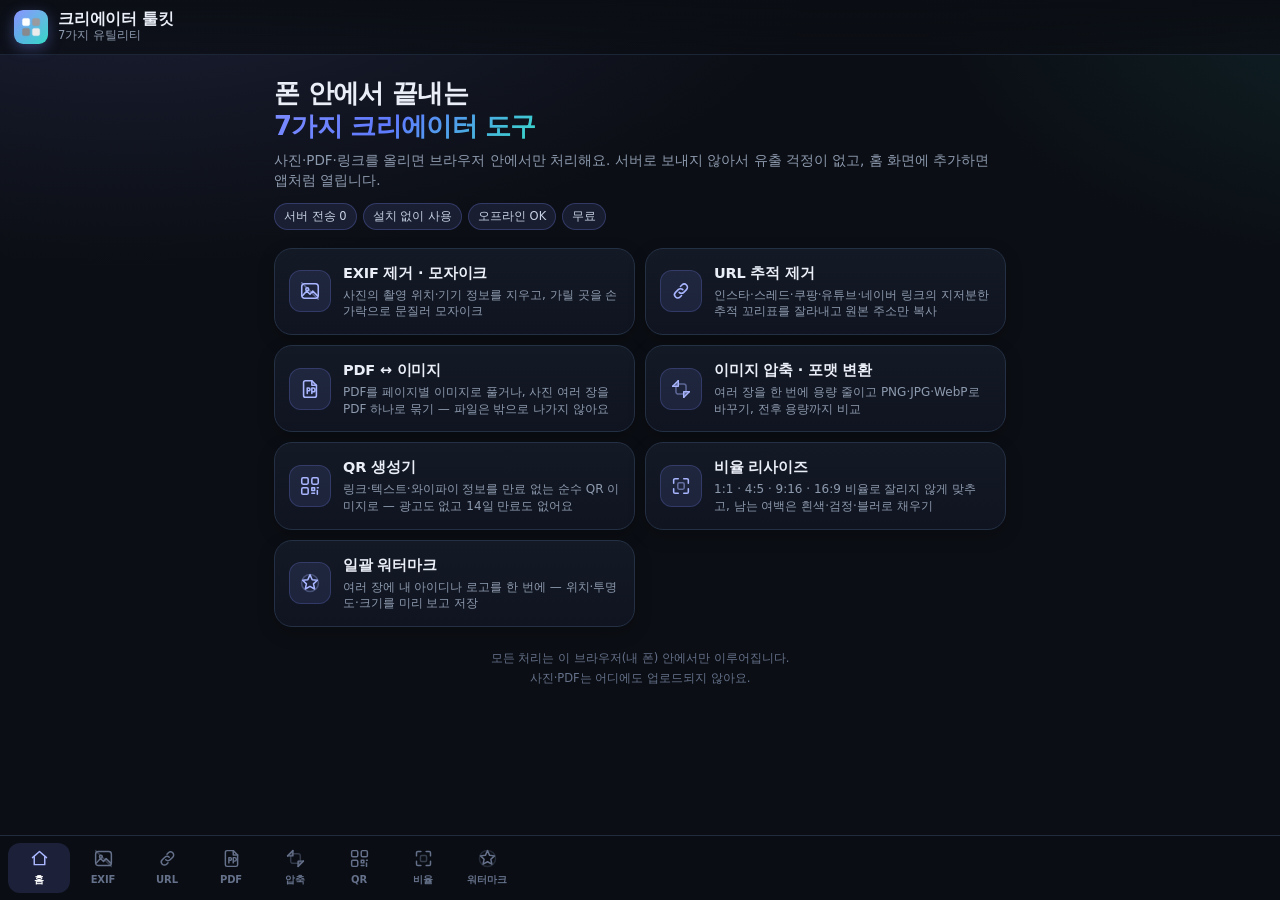
==== index.html @ fda54675 "올인원 크리에이터 툴킷: 7종 도구 PWA (EXIF·모자이크, URL 추적 제거, PDF↔이미지, 압축, QR, 비율, 워터마크)" ====
<!doctype html>
<html lang="ko">
<head>
<meta charset="utf-8">
<meta name="viewport" content="width=device-width,initial-scale=1,viewport-fit=cover">
<title>크리에이터 툴킷 — 7가지 유틸리티</title>
<meta name="description" content="사진 올리기 전에 쓰는 7가지 도구. EXIF 제거·모자이크, URL 추적 제거, PDF↔이미지, 이미지 압축, QR 생성, 비율 리사이즈, 일괄 워터마크. 모든 처리는 내 폰 안에서만.">
<meta name="theme-color" content="#0b0e14">
<meta name="mobile-web-app-capable" content="yes">
<meta name="apple-mobile-web-app-capable" content="yes">
<meta name="apple-mobile-web-app-status-bar-style" content="black-translucent">
<meta name="apple-mobile-web-app-title" content="툴킷">
<link rel="manifest" href="manifest.json">
<link rel="icon" href="icons/icon-192.png" sizes="192x192">
<link rel="apple-touch-icon" href="icons/icon-180.png">
<link rel="stylesheet" href="css/app.css">
</head>
<body>
<header class="topbar">
  <a class="brand" href="#/home" aria-label="홈">
    <img class="brand-mark" src="icons/icon-192.png" alt="">
    <span class="brand-text"><b>크리에이터 툴킷</b><i id="toolTitle">7가지 유틸리티</i></span>
  </a>
  <div class="top-actions">
    <button class="icon-btn" id="installBtn" hidden>앱 설치</button>
    <a class="icon-btn" id="homeBtn" href="#/home" aria-label="홈">홈</a>
  </div>
</header>

<main id="view" class="view"></main>

<nav class="tabbar" id="tabbar" aria-label="도구 선택"></nav>
<div id="toast" class="toast" role="status" aria-live="polite"></div>

<script src="lib/pdf.min.js"></script>
<script src="lib/jspdf.umd.min.js"></script>
<script src="lib/qrcode.js"></script>
<script src="js/app.js"></script>
<script src="js/tools/exif.js"></script>
<script src="js/tools/url.js"></script>
<script src="js/tools/pdf-image.js"></script>
<script src="js/tools/compress.js"></script>
<script src="js/tools/qr.js"></script>
<script src="js/tools/resize.js"></script>
<script src="js/tools/watermark.js"></script>
<script src="js/boot.js"></script>
</body>
</html>
---- css/app.css ----
/* 크리에이터 툴킷 — dark mobile-first UI */
:root{
  --bg:#0b0e14; --bg2:#0f1420;
  --surface:#141a25; --surface2:#1a2230; --line:#243044;
  --text:#e9eef7; --muted:#8d9aae; --dim:#65718a;
  --accent:#7c8bff; --accent2:#38d9c9; --warn:#ffb454; --ok:#34d399; --bad:#ff6b81;
  --grad:linear-gradient(135deg,#7c8bff 0%,#5f7bff 45%,#38d9c9 100%);
  --radius:18px; --shadow:0 10px 30px rgba(0,0,0,.35);
  --sans:-apple-system,BlinkMacSystemFont,"Apple SD Gothic Neo","Pretendard","Noto Sans KR",system-ui,"Segoe UI",Roboto,sans-serif;
}
*{box-sizing:border-box;-webkit-tap-highlight-color:transparent}
html,body{margin:0;padding:0}
body{
  background:radial-gradient(1200px 600px at 10% -10%, rgba(124,139,255,.16), transparent 60%),
             radial-gradient(900px 500px at 110% 0%, rgba(56,217,201,.10), transparent 55%),
             var(--bg);
  color:var(--text); font-family:var(--sans); font-size:15px; line-height:1.5;
  -webkit-font-smoothing:antialiased; min-height:100vh;
}
a{color:inherit;text-decoration:none}
button,input,select,textarea{font-family:inherit;font-size:inherit;color:inherit}
h1,h2,h3,p{margin:0}
b,strong{font-weight:700}

/* ---------- top bar ---------- */
.topbar{
  position:sticky; top:0; z-index:40; display:flex; align-items:center; justify-content:space-between;
  gap:10px; padding:calc(10px + env(safe-area-inset-top)) 14px 10px;
  background:linear-gradient(180deg, rgba(11,14,20,.96), rgba(11,14,20,.72));
  backdrop-filter:blur(16px); -webkit-backdrop-filter:blur(16px);
  border-bottom:1px solid rgba(36,48,68,.7);
}
.brand{display:flex; align-items:center; gap:10px; min-width:0}
.brand-mark{width:34px;height:34px;border-radius:9px;box-shadow:0 4px 14px rgba(124,139,255,.35)}
.brand-text{display:flex;flex-direction:column;min-width:0;line-height:1.15}
.brand-text b{font-size:15.5px;letter-spacing:-.2px;white-space:nowrap}
.brand-text i{font-style:normal;font-size:11.5px;color:var(--muted);white-space:nowrap;overflow:hidden;text-overflow:ellipsis;max-width:52vw}
.top-actions{display:flex;gap:6px}
.icon-btn{
  border:1px solid var(--line); background:var(--surface); color:var(--text);
  padding:7px 11px; border-radius:11px; font-size:12.5px; font-weight:600; cursor:pointer;
}
.icon-btn:active{transform:scale(.96)}
#homeBtn{display:none}
body.not-home #homeBtn{display:inline-block}
body.not-home .brand-text i{max-width:40vw}

/* ---------- view ---------- */
.view{padding:16px 14px calc(96px + env(safe-area-inset-bottom));max-width:760px;margin:0 auto}
.home-hero{margin:6px 0 18px}
.home-hero h1{font-size:26px;line-height:1.25;letter-spacing:-.7px;font-weight:800}
.home-hero h1 span{background:var(--grad);-webkit-background-clip:text;background-clip:text;color:transparent}
.home-hero p{color:var(--muted);font-size:13.5px;margin-top:8px}
.hero-badges{display:flex;flex-wrap:wrap;gap:6px;margin-top:12px}
.pill{font-size:11.5px;color:#c7d2e4;background:rgba(124,139,255,.12);border:1px solid rgba(124,139,255,.25);padding:4px 9px;border-radius:999px}
.home-grid{display:grid;gap:10px}
@media(min-width:620px){.home-grid{grid-template-columns:1fr 1fr}}
.tool-link{
  display:flex;gap:12px;align-items:center;padding:14px;border-radius:var(--radius);
  background:linear-gradient(180deg,var(--surface),var(--bg2));border:1px solid var(--line);
  box-shadow:0 6px 18px rgba(0,0,0,.18); transition:transform .12s ease, border-color .12s ease;
}
.tool-link:active{transform:scale(.985);border-color:rgba(124,139,255,.5)}
.tool-ico{
  width:42px;height:42px;flex:0 0 42px;border-radius:12px;display:grid;place-items:center;
  background:rgba(124,139,255,.12);border:1px solid rgba(124,139,255,.22);
}
.tool-ico svg{width:22px;height:22px;stroke:#a9b6ff;fill:none;stroke-width:1.7;stroke-linecap:round;stroke-linejoin:round}
.tool-meta{min-width:0}
.tool-meta b{display:block;font-size:14.5px;letter-spacing:-.2px}
.tool-meta span{display:block;font-size:12px;color:var(--muted);line-height:1.4;margin-top:2px}
.home-foot{margin-top:22px;color:var(--dim);font-size:11.5px;text-align:center;line-height:1.7}

/* ---------- tool page ---------- */
.tool-head{margin:2px 0 14px}
.tool-head h2{font-size:21px;letter-spacing:-.4px;font-weight:800}
.tool-head p{color:var(--muted);font-size:13px;margin-top:5px}
.card{
  background:linear-gradient(180deg,rgba(20,26,37,.95),rgba(15,20,32,.95));
  border:1px solid var(--line); border-radius:var(--radius); padding:14px; margin-bottom:12px;
  box-shadow:0 8px 24px rgba(0,0,0,.22);
}
.card.tight{padding:12px}
.card h3{font-size:13px;color:var(--muted);font-weight:700;letter-spacing:.2px;margin-bottom:10px;text-transform:none}
.row{display:flex;gap:8px;flex-wrap:wrap;align-items:center}
.row.between{justify-content:space-between}
.spacer{flex:1}
.field{margin:12px 0}
.field:first-child{margin-top:0}
.field:last-child{margin-bottom:0}
.label{display:flex;justify-content:space-between;align-items:center;font-size:12.5px;color:var(--muted);margin-bottom:7px;font-weight:600}
.label b{color:var(--text);font-weight:700;font-variant-numeric:tabular-nums}

input[type=text],input[type=url],input[type=password],input[type=number],textarea,select{
  width:100%; background:var(--surface2); border:1px solid var(--line); color:var(--text);
  border-radius:12px; padding:11px 12px; outline:none; font-size:14.5px;
}
input:focus,textarea:focus,select:focus{border-color:rgba(124,139,255,.65);box-shadow:0 0 0 3px rgba(124,139,255,.14)}
textarea{resize:vertical;min-height:88px;line-height:1.55;font-size:13.5px}
select{appearance:none;background-image:linear-gradient(45deg,transparent 50%,var(--muted) 50%),linear-gradient(135deg,var(--muted) 50%,transparent 50%);background-position:calc(100% - 17px) 50%,calc(100% - 12px) 50%;background-size:5px 5px,5px 5px;background-repeat:no-repeat;padding-right:32px}
input[type=range]{-webkit-appearance:none;appearance:none;width:100%;height:26px;background:transparent}
input[type=range]::-webkit-slider-runnable-track{height:5px;border-radius:99px;background:linear-gradient(90deg,rgba(124,139,255,.85) var(--p,50%),#2a3446 var(--p,50%))}
input[type=range]::-webkit-slider-thumb{-webkit-appearance:none;width:19px;height:19px;border-radius:50%;background:#fff;border:3px solid var(--accent);margin-top:-7px;box-shadow:0 2px 8px rgba(0,0,0,.4)}
input[type=range]::-moz-range-track{height:5px;border-radius:99px;background:#2a3446}
input[type=range]::-moz-range-thumb{width:16px;height:16px;border:3px solid var(--accent);border-radius:50%;background:#fff}

.btn{
  border:1px solid var(--line); background:var(--surface2); color:var(--text);
  padding:11px 15px; border-radius:12px; font-weight:700; font-size:14px; cursor:pointer;
  display:inline-flex; align-items:center; justify-content:center; gap:6px;
}
.btn:active{transform:scale(.975)}
.btn.primary{background:var(--grad); border:0; color:#0b0e14; box-shadow:0 6px 18px rgba(95,123,255,.28)}
.btn.ghost{background:transparent}
.btn.small{padding:7px 11px;font-size:12.5px;border-radius:10px}
.btn.block{width:100%}
.btn:disabled{opacity:.45;cursor:not-allowed;transform:none}
.btn.danger{color:#ffb3bd;border-color:rgba(255,107,129,.35);background:rgba(255,107,129,.08)}

.seg{display:flex;background:var(--surface2);border:1px solid var(--line);border-radius:12px;padding:3px;gap:3px;overflow-x:auto;scrollbar-width:none}
.seg::-webkit-scrollbar{display:none}
.seg button{
  flex:1 0 auto;border:0;background:transparent;color:var(--muted);padding:9px 12px;border-radius:9px;
  font-size:13px;font-weight:700;cursor:pointer;white-space:nowrap;
}
.seg button.on{background:rgba(124,139,255,.2);color:#fff;box-shadow:inset 0 0 0 1px rgba(124,139,255,.4)}
.seg.wrap{flex-wrap:wrap;overflow:visible}
.seg.wrap button{flex:1 1 auto}

.chips{display:flex;gap:6px;flex-wrap:wrap}
.chip{
  border:1px solid var(--line);background:var(--surface2);color:#c8d3e4;border-radius:999px;
  padding:6px 11px;font-size:12px;cursor:pointer;font-weight:600;
}
.chip:active{transform:scale(.96)}
.chip.on{border-color:rgba(124,139,255,.6);background:rgba(124,139,255,.16);color:#fff}

/* ---------- dropzone ---------- */
.drop{
  display:flex;flex-direction:column;align-items:center;justify-content:center;gap:7px;text-align:center;
  padding:26px 14px;border-radius:15px;border:1.5px dashed #2e3c53;background:rgba(26,34,48,.5);
  cursor:pointer;transition:border-color .15s, background .15s;
}
.drop:hover{border-color:rgba(124,139,255,.6)}
.drop.over{border-color:var(--accent);background:rgba(124,139,255,.1)}
.drop b{font-size:14.5px}
.drop span{font-size:12px;color:var(--muted);line-height:1.45}
.drop svg{width:30px;height:30px;stroke:#93a4ff;fill:none;stroke-width:1.6;stroke-linecap:round;stroke-linejoin:round}

/* ---------- canvas / preview ---------- */
.canvas-wrap{position:relative;border-radius:14px;overflow:hidden;background:#070a10;border:1px solid var(--line);margin-bottom:10px;display:flex;justify-content:center}
.canvas-wrap canvas{display:block;max-width:100%;touch-action:none}
.canvas-hint{
  position:absolute;left:50%;bottom:10px;transform:translateX(-50%);
  background:rgba(7,10,16,.72);border:1px solid rgba(255,255,255,.12);color:#dbe4f2;
  font-size:11.5px;padding:5px 11px;border-radius:999px;pointer-events:none;white-space:nowrap;
  backdrop-filter:blur(6px);
}
.thumbs{display:grid;grid-template-columns:repeat(auto-fill,minmax(96px,1fr));gap:8px}
.thumb{position:relative;border-radius:12px;overflow:hidden;border:1px solid var(--line);background:#0a0e16;aspect-ratio:1/1}
.thumb img{width:100%;height:100%;object-fit:cover;display:block}
.thumb .tag{position:absolute;left:0;right:0;bottom:0;background:linear-gradient(0deg,rgba(7,10,16,.92),transparent);color:#e7eefb;font-size:10.5px;padding:12px 6px 4px;text-align:center}

/* ---------- file rows ---------- */
.list{display:flex;flex-direction:column;gap:8px}
.frow{display:flex;align-items:center;gap:10px;padding:9px 10px;border-radius:12px;background:var(--surface2);border:1px solid var(--line)}
.frow .fi{width:38px;height:38px;border-radius:9px;object-fit:cover;background:#0a0e16;flex:0 0 38px}
.frow .fi.pdf{display:grid;place-items:center;font-size:10px;font-weight:800;color:#ffb3bd;background:rgba(255,107,129,.12)}
.frow .fm{min-width:0;flex:1}
.frow .fm b{display:block;font-size:12.8px;font-weight:600;white-space:nowrap;overflow:hidden;text-overflow:ellipsis}
.frow .fm span{display:block;font-size:11px;color:var(--muted);margin-top:2px;font-variant-numeric:tabular-nums}
.frow .x{border:0;background:transparent;color:var(--dim);font-size:18px;line-height:1;padding:4px 6px;cursor:pointer}
.frow .x:hover{color:#ff8b9b}

/* ---------- result / stats ---------- */
.res{display:flex;gap:10px;align-items:center;padding:10px;border-radius:12px;background:var(--surface2);border:1px solid var(--line);margin-bottom:8px}
.res img{width:52px;height:52px;border-radius:9px;object-fit:cover;flex:0 0 52px;background:#0a0e16}
.res .rm{min-width:0;flex:1}
.res .rm b{display:block;font-size:12.8px;font-weight:600;white-space:nowrap;overflow:hidden;text-overflow:ellipsis}
.res .rm span{display:block;font-size:11.5px;color:var(--muted);margin-top:3px;font-variant-numeric:tabular-nums}
.res .rm em{font-style:normal;color:var(--ok);font-weight:700}
.res .rm em.up{color:var(--warn)}
.stat{display:flex;gap:8px;flex-wrap:wrap}
.stat div{flex:1;min-width:92px;background:var(--surface2);border:1px solid var(--line);border-radius:12px;padding:10px}
.stat span{display:block;font-size:10.5px;color:var(--dim);font-weight:700;letter-spacing:.3px}
.stat b{display:block;font-size:16px;margin-top:3px;font-variant-numeric:tabular-nums;letter-spacing:-.3px}
.stat b.good{color:var(--ok)}
.mono{font-family:ui-monospace,SFMono-Regular,Menlo,Consolas,monospace;font-size:12px;word-break:break-all}

.urlline{
  background:#0d121c;border:1px solid var(--line);border-radius:11px;padding:10px 11px;
  font-family:ui-monospace,SFMono-Regular,Menlo,Consolas,monospace;font-size:12px;line-height:1.55;
  word-break:break-all;color:#d7e2f5;user-select:all;
}
.urlline.dim{color:var(--dim);text-decoration:line-through}
.removed{display:flex;flex-wrap:wrap;gap:4px;margin-top:8px}
.removed span{font-size:10.5px;color:#ffd7a8;background:rgba(255,180,84,.1);border:1px solid rgba(255,180,84,.25);border-radius:6px;padding:2px 6px;font-family:ui-monospace,monospace}

.note{font-size:11.5px;color:var(--dim);line-height:1.6;margin-top:10px}
.note b{color:var(--muted)}
.hintbar{display:flex;gap:8px;align-items:flex-start;font-size:12px;color:#cfd9ea;background:rgba(56,217,201,.08);border:1px solid rgba(56,217,201,.22);border-radius:12px;padding:10px 11px;line-height:1.5}
.hintbar svg{flex:0 0 16px;width:16px;height:16px;stroke:#38d9c9;fill:none;stroke-width:1.8;margin-top:1px}
.empty{color:var(--dim);font-size:12.5px;text-align:center;padding:14px 6px}

.progress{height:6px;border-radius:99px;background:#1d2637;overflow:hidden;margin-top:10px}
.progress i{display:block;height:100%;width:0;background:var(--grad);transition:width .2s}
.busy{opacity:.6;pointer-events:none}

/* ---------- bottom nav ---------- */
.tabbar{
  position:fixed;left:0;right:0;bottom:0;z-index:50;display:flex;gap:2px;overflow-x:auto;
  padding:7px 8px calc(7px + env(safe-area-inset-bottom));
  background:rgba(11,14,20,.9);backdrop-filter:blur(20px);-webkit-backdrop-filter:blur(20px);
  border-top:1px solid rgba(36,48,68,.9);scrollbar-width:none;-webkit-overflow-scrolling:touch;
}
.tabbar::-webkit-scrollbar{display:none}
.tab{
  flex:0 0 auto;width:62px;display:flex;flex-direction:column;align-items:center;gap:3px;
  padding:5px 2px 6px;border-radius:12px;color:var(--dim);font-size:10px;font-weight:700;letter-spacing:-.1px;
}
.tab svg{width:21px;height:21px;stroke:currentColor;fill:none;stroke-width:1.7;stroke-linecap:round;stroke-linejoin:round}
.tab.on{color:#fff;background:rgba(124,139,255,.16)}
.tab.on svg{stroke:#aab7ff}
.tab:active{transform:scale(.95)}

/* ---------- toast ---------- */
.toast{
  position:fixed;left:50%;bottom:calc(88px + env(safe-area-inset-bottom));transform:translate(-50%,14px);
  background:rgba(28,36,52,.98);border:1px solid var(--line);color:#eef3fb;padding:10px 16px;border-radius:999px;
  font-size:13px;font-weight:600;box-shadow:var(--shadow);opacity:0;pointer-events:none;transition:.22s ease;z-index:90;
  max-width:88vw;text-align:center;
}
.toast.show{opacity:1;transform:translate(-50%,0)}
.is-hidden{display:none!important}
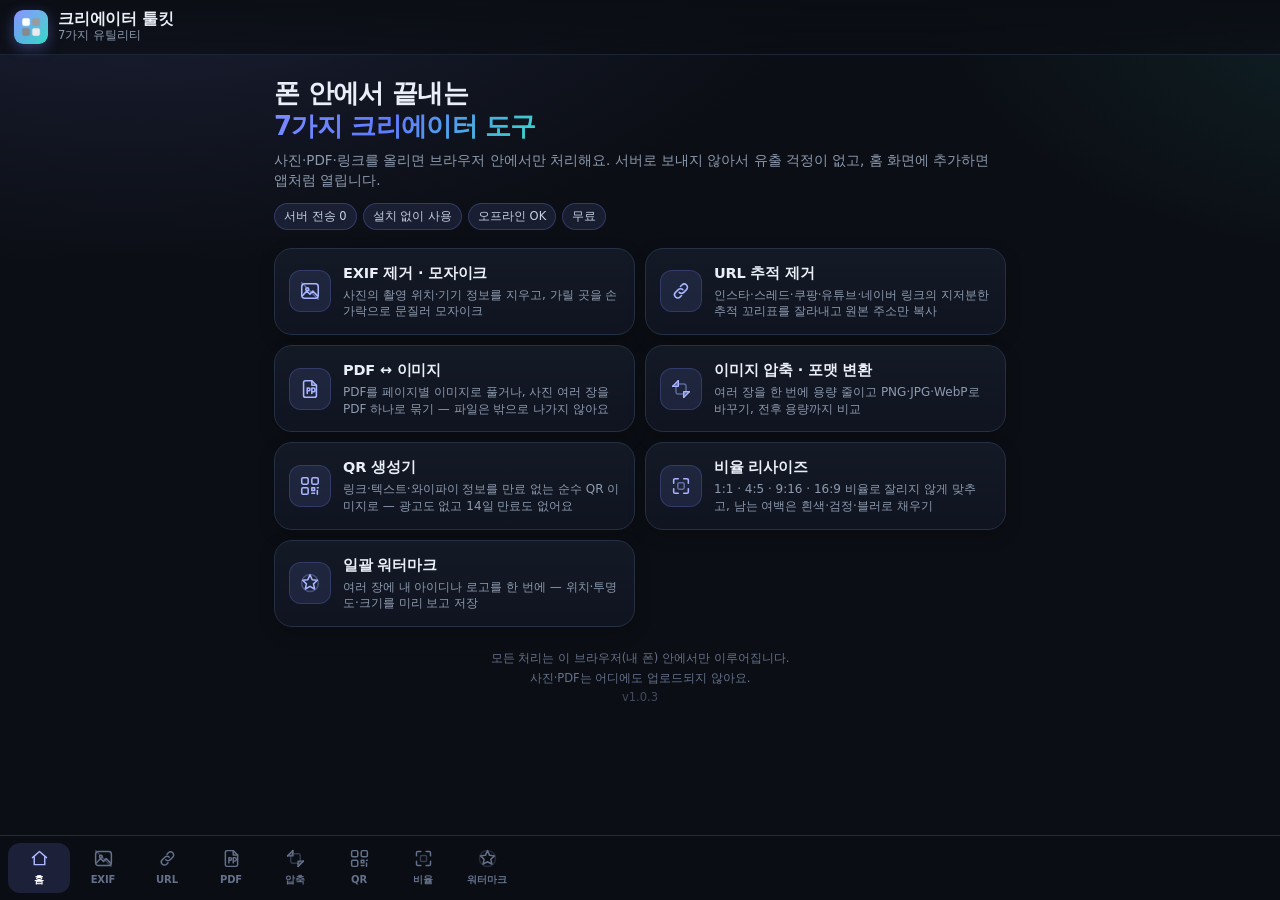
==== commit c8460bc2: "에셋 URL에 버전 쿼리 부여(캐시 즉시 갱신), 서비스워커 updateViaCache none" ====
--- a/index.html
+++ b/index.html
@@ -13,7 +13,7 @@
 <link rel="manifest" href="manifest.json">
 <link rel="icon" href="icons/icon-192.png" sizes="192x192">
 <link rel="apple-touch-icon" href="icons/icon-180.png">
-<link rel="stylesheet" href="css/app.css">
+<link rel="stylesheet" href="css/app.css?v=1.0.3">
 </head>
 <body>
 <header class="topbar">
@@ -35,14 +35,14 @@
 <script src="lib/pdf.min.js"></script>
 <script src="lib/jspdf.umd.min.js"></script>
 <script src="lib/qrcode.js"></script>
-<script src="js/app.js"></script>
-<script src="js/tools/exif.js"></script>
-<script src="js/tools/url.js"></script>
-<script src="js/tools/pdf-image.js"></script>
-<script src="js/tools/compress.js"></script>
-<script src="js/tools/qr.js"></script>
-<script src="js/tools/resize.js"></script>
-<script src="js/tools/watermark.js"></script>
-<script src="js/boot.js"></script>
+<script src="js/app.js?v=1.0.3"></script>
+<script src="js/tools/exif.js?v=1.0.3"></script>
+<script src="js/tools/url.js?v=1.0.3"></script>
+<script src="js/tools/pdf-image.js?v=1.0.3"></script>
+<script src="js/tools/compress.js?v=1.0.3"></script>
+<script src="js/tools/qr.js?v=1.0.3"></script>
+<script src="js/tools/resize.js?v=1.0.3"></script>
+<script src="js/tools/watermark.js?v=1.0.3"></script>
+<script src="js/boot.js?v=1.0.3"></script>
 </body>
 </html>
--- a/css/app.css
+++ b/css/app.css
@@ -137,12 +137,15 @@
 
 /* ---------- dropzone ---------- */
 .drop{
+  position:relative;
   display:flex;flex-direction:column;align-items:center;justify-content:center;gap:7px;text-align:center;
   padding:26px 14px;border-radius:15px;border:1.5px dashed #2e3c53;background:rgba(26,34,48,.5);
   cursor:pointer;transition:border-color .15s, background .15s;
 }
 .drop:hover{border-color:rgba(124,139,255,.6)}
 .drop.over{border-color:var(--accent);background:rgba(124,139,255,.1)}
+.drop-input{position:absolute;inset:0;width:100%;height:100%;opacity:0;cursor:pointer;font-size:0;z-index:2}
+.drop-input::-webkit-file-upload-button{display:none}
 .drop b{font-size:14.5px}
 .drop span{font-size:12px;color:var(--muted);line-height:1.45}
 .drop svg{width:30px;height:30px;stroke:#93a4ff;fill:none;stroke-width:1.6;stroke-linecap:round;stroke-linejoin:round}
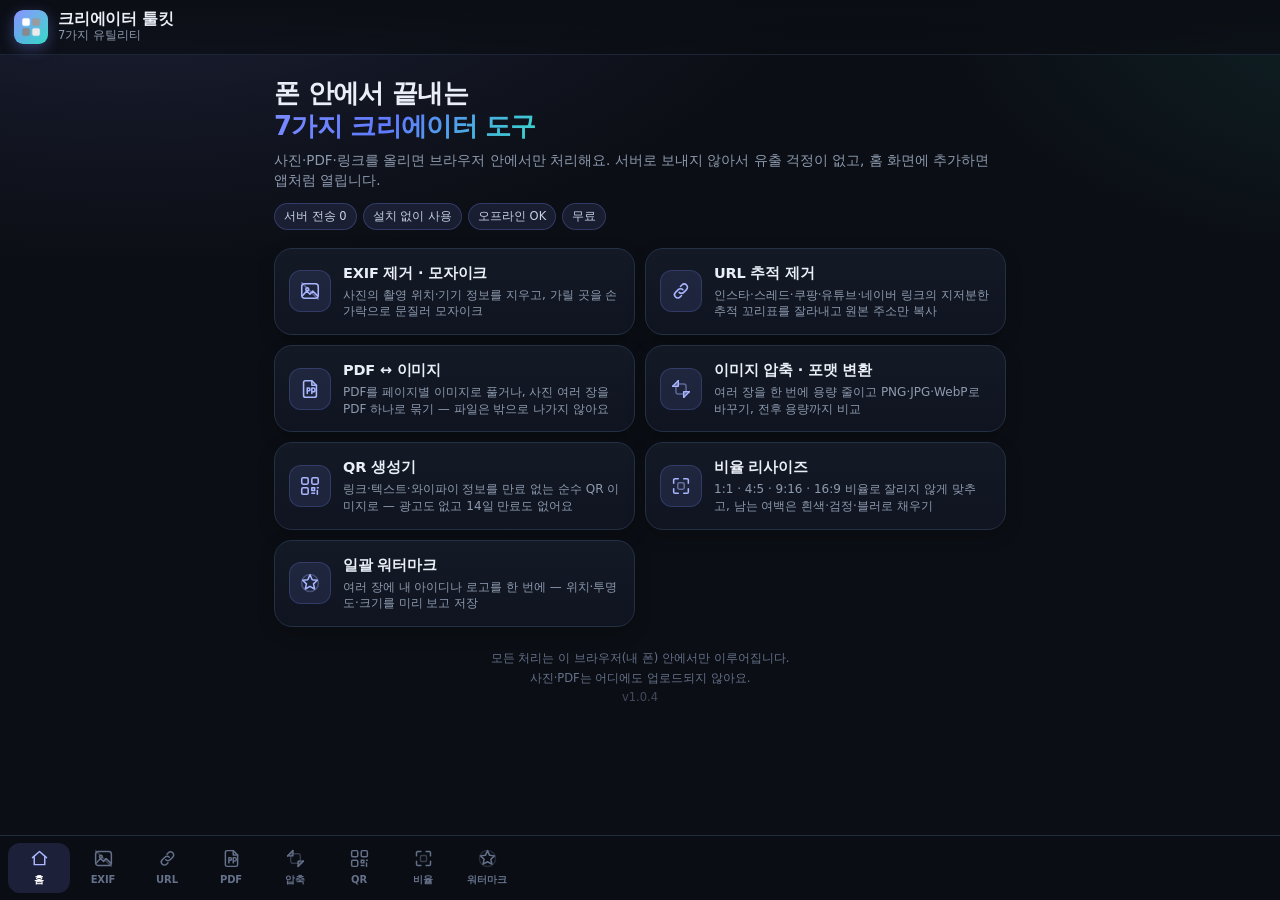
==== commit cfcb62eb: "모자이크 블록 강도 상향(글자 식별 불가 수준), v1.0.4" ====
--- a/index.html
+++ b/index.html
@@ -13,7 +13,7 @@
 <link rel="manifest" href="manifest.json">
 <link rel="icon" href="icons/icon-192.png" sizes="192x192">
 <link rel="apple-touch-icon" href="icons/icon-180.png">
-<link rel="stylesheet" href="css/app.css?v=1.0.3">
+<link rel="stylesheet" href="css/app.css?v=1.0.4">
 </head>
 <body>
 <header class="topbar">
@@ -35,14 +35,14 @@
 <script src="lib/pdf.min.js"></script>
 <script src="lib/jspdf.umd.min.js"></script>
 <script src="lib/qrcode.js"></script>
-<script src="js/app.js?v=1.0.3"></script>
-<script src="js/tools/exif.js?v=1.0.3"></script>
-<script src="js/tools/url.js?v=1.0.3"></script>
-<script src="js/tools/pdf-image.js?v=1.0.3"></script>
-<script src="js/tools/compress.js?v=1.0.3"></script>
-<script src="js/tools/qr.js?v=1.0.3"></script>
-<script src="js/tools/resize.js?v=1.0.3"></script>
-<script src="js/tools/watermark.js?v=1.0.3"></script>
-<script src="js/boot.js?v=1.0.3"></script>
+<script src="js/app.js?v=1.0.4"></script>
+<script src="js/tools/exif.js?v=1.0.4"></script>
+<script src="js/tools/url.js?v=1.0.4"></script>
+<script src="js/tools/pdf-image.js?v=1.0.4"></script>
+<script src="js/tools/compress.js?v=1.0.4"></script>
+<script src="js/tools/qr.js?v=1.0.4"></script>
+<script src="js/tools/resize.js?v=1.0.4"></script>
+<script src="js/tools/watermark.js?v=1.0.4"></script>
+<script src="js/boot.js?v=1.0.4"></script>
 </body>
 </html>
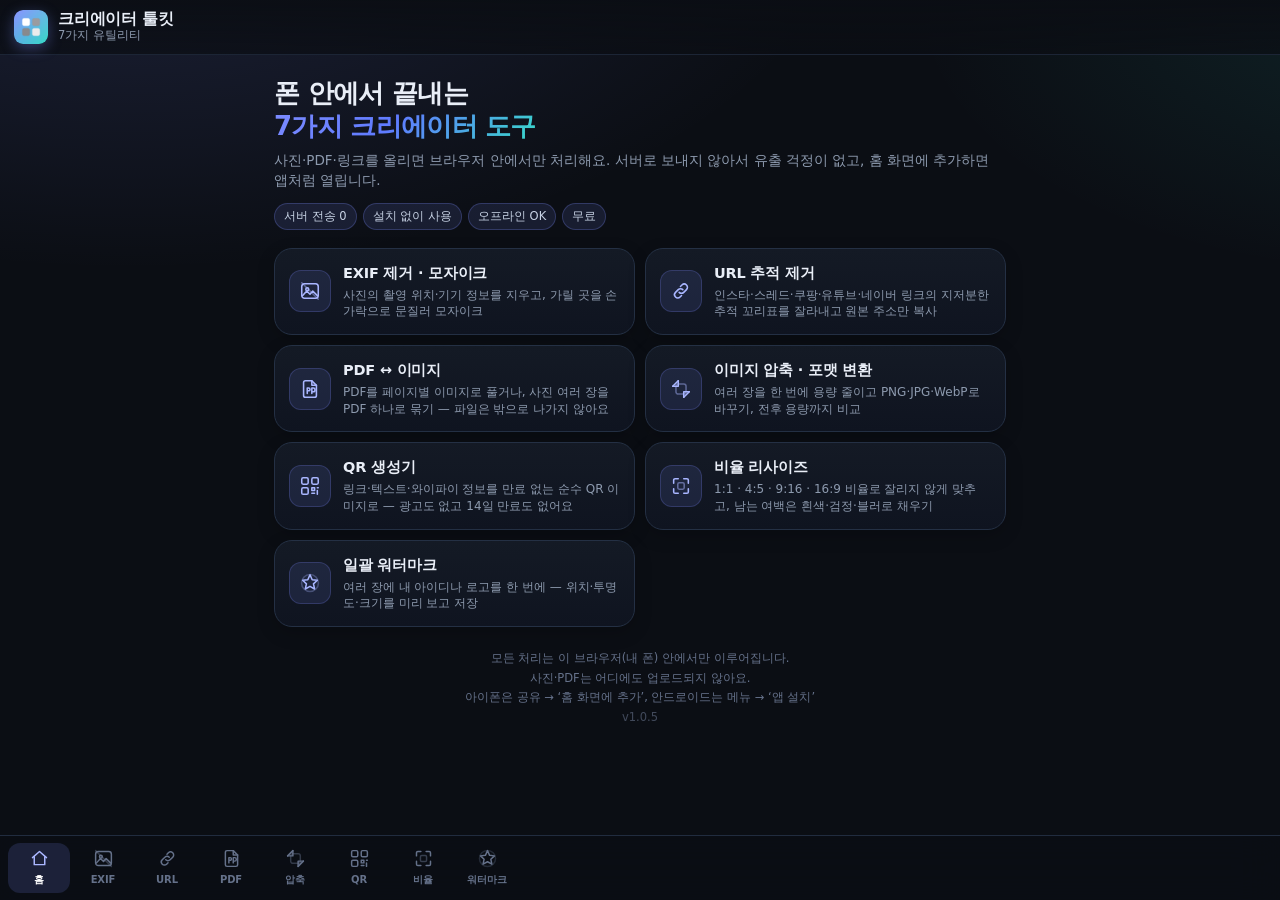
==== commit 27bd57c4: "QR 저장 크기 정확히 일치, ZIP 중복 파일명 처리, iOS 홈화면 안내, v1.0.5" ====
--- a/index.html
+++ b/index.html
@@ -6,6 +6,7 @@
 <title>크리에이터 툴킷 — 7가지 유틸리티</title>
 <meta name="description" content="사진 올리기 전에 쓰는 7가지 도구. EXIF 제거·모자이크, URL 추적 제거, PDF↔이미지, 이미지 압축, QR 생성, 비율 리사이즈, 일괄 워터마크. 모든 처리는 내 폰 안에서만.">
 <meta name="theme-color" content="#0b0e14">
+<meta name="color-scheme" content="dark">
 <meta name="mobile-web-app-capable" content="yes">
 <meta name="apple-mobile-web-app-capable" content="yes">
 <meta name="apple-mobile-web-app-status-bar-style" content="black-translucent">
@@ -13,7 +14,7 @@
 <link rel="manifest" href="manifest.json">
 <link rel="icon" href="icons/icon-192.png" sizes="192x192">
 <link rel="apple-touch-icon" href="icons/icon-180.png">
-<link rel="stylesheet" href="css/app.css?v=1.0.4">
+<link rel="stylesheet" href="css/app.css?v=1.0.5">
 </head>
 <body>
 <header class="topbar">
@@ -35,14 +36,14 @@
 <script src="lib/pdf.min.js"></script>
 <script src="lib/jspdf.umd.min.js"></script>
 <script src="lib/qrcode.js"></script>
-<script src="js/app.js?v=1.0.4"></script>
-<script src="js/tools/exif.js?v=1.0.4"></script>
-<script src="js/tools/url.js?v=1.0.4"></script>
-<script src="js/tools/pdf-image.js?v=1.0.4"></script>
-<script src="js/tools/compress.js?v=1.0.4"></script>
-<script src="js/tools/qr.js?v=1.0.4"></script>
-<script src="js/tools/resize.js?v=1.0.4"></script>
-<script src="js/tools/watermark.js?v=1.0.4"></script>
-<script src="js/boot.js?v=1.0.4"></script>
+<script src="js/app.js?v=1.0.5"></script>
+<script src="js/tools/exif.js?v=1.0.5"></script>
+<script src="js/tools/url.js?v=1.0.5"></script>
+<script src="js/tools/pdf-image.js?v=1.0.5"></script>
+<script src="js/tools/compress.js?v=1.0.5"></script>
+<script src="js/tools/qr.js?v=1.0.5"></script>
+<script src="js/tools/resize.js?v=1.0.5"></script>
+<script src="js/tools/watermark.js?v=1.0.5"></script>
+<script src="js/boot.js?v=1.0.5"></script>
 </body>
 </html>
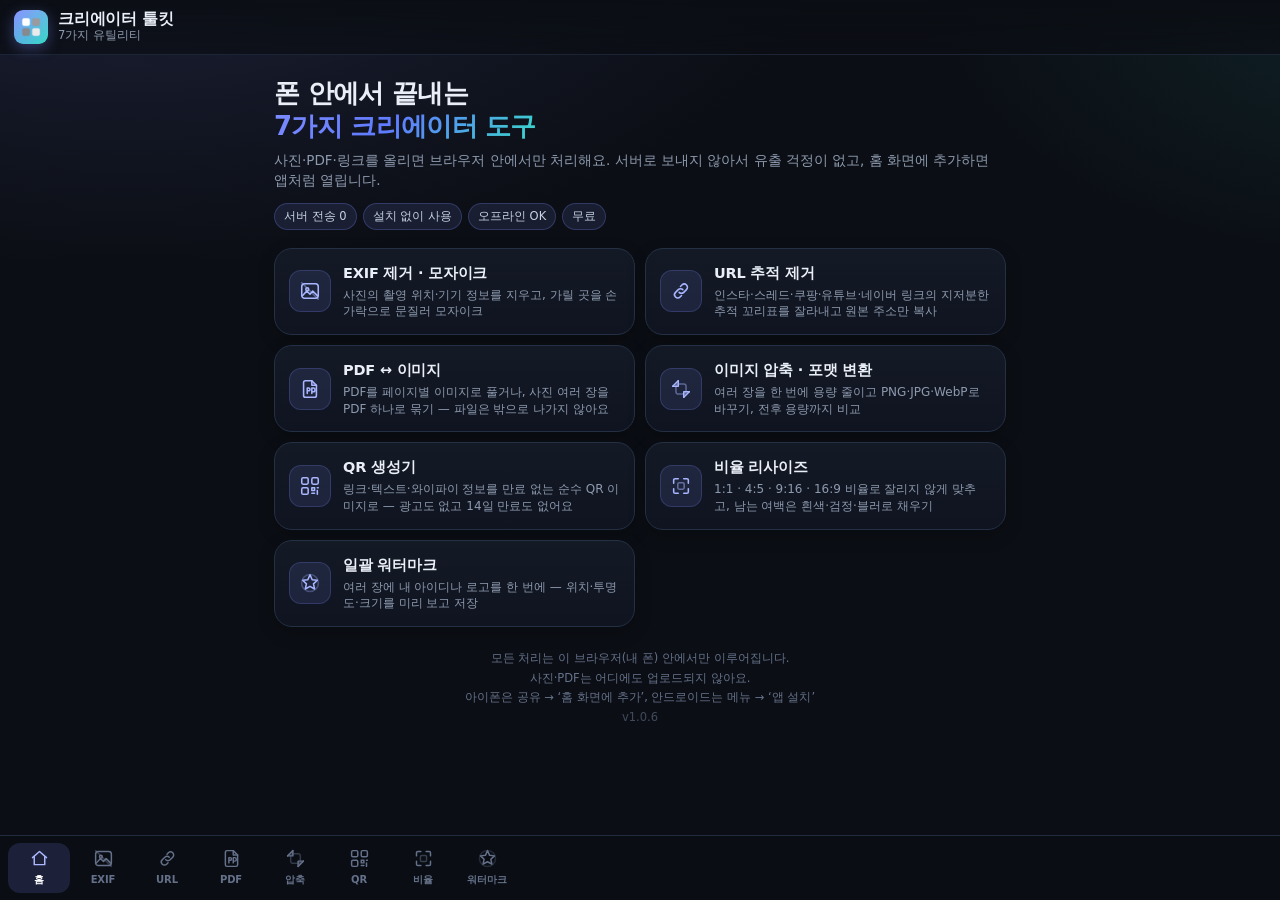
==== commit e82fac0e: "QR 빈 상태 안내 문구가 캔버스에 그려지도록 수정 (v1.0.6)" ====
--- a/index.html
+++ b/index.html
@@ -14,7 +14,7 @@
 <link rel="manifest" href="manifest.json">
 <link rel="icon" href="icons/icon-192.png" sizes="192x192">
 <link rel="apple-touch-icon" href="icons/icon-180.png">
-<link rel="stylesheet" href="css/app.css?v=1.0.5">
+<link rel="stylesheet" href="css/app.css?v=1.0.6">
 </head>
 <body>
 <header class="topbar">
@@ -36,14 +36,14 @@
 <script src="lib/pdf.min.js"></script>
 <script src="lib/jspdf.umd.min.js"></script>
 <script src="lib/qrcode.js"></script>
-<script src="js/app.js?v=1.0.5"></script>
-<script src="js/tools/exif.js?v=1.0.5"></script>
-<script src="js/tools/url.js?v=1.0.5"></script>
-<script src="js/tools/pdf-image.js?v=1.0.5"></script>
-<script src="js/tools/compress.js?v=1.0.5"></script>
-<script src="js/tools/qr.js?v=1.0.5"></script>
-<script src="js/tools/resize.js?v=1.0.5"></script>
-<script src="js/tools/watermark.js?v=1.0.5"></script>
-<script src="js/boot.js?v=1.0.5"></script>
+<script src="js/app.js?v=1.0.6"></script>
+<script src="js/tools/exif.js?v=1.0.6"></script>
+<script src="js/tools/url.js?v=1.0.6"></script>
+<script src="js/tools/pdf-image.js?v=1.0.6"></script>
+<script src="js/tools/compress.js?v=1.0.6"></script>
+<script src="js/tools/qr.js?v=1.0.6"></script>
+<script src="js/tools/resize.js?v=1.0.6"></script>
+<script src="js/tools/watermark.js?v=1.0.6"></script>
+<script src="js/boot.js?v=1.0.6"></script>
 </body>
 </html>
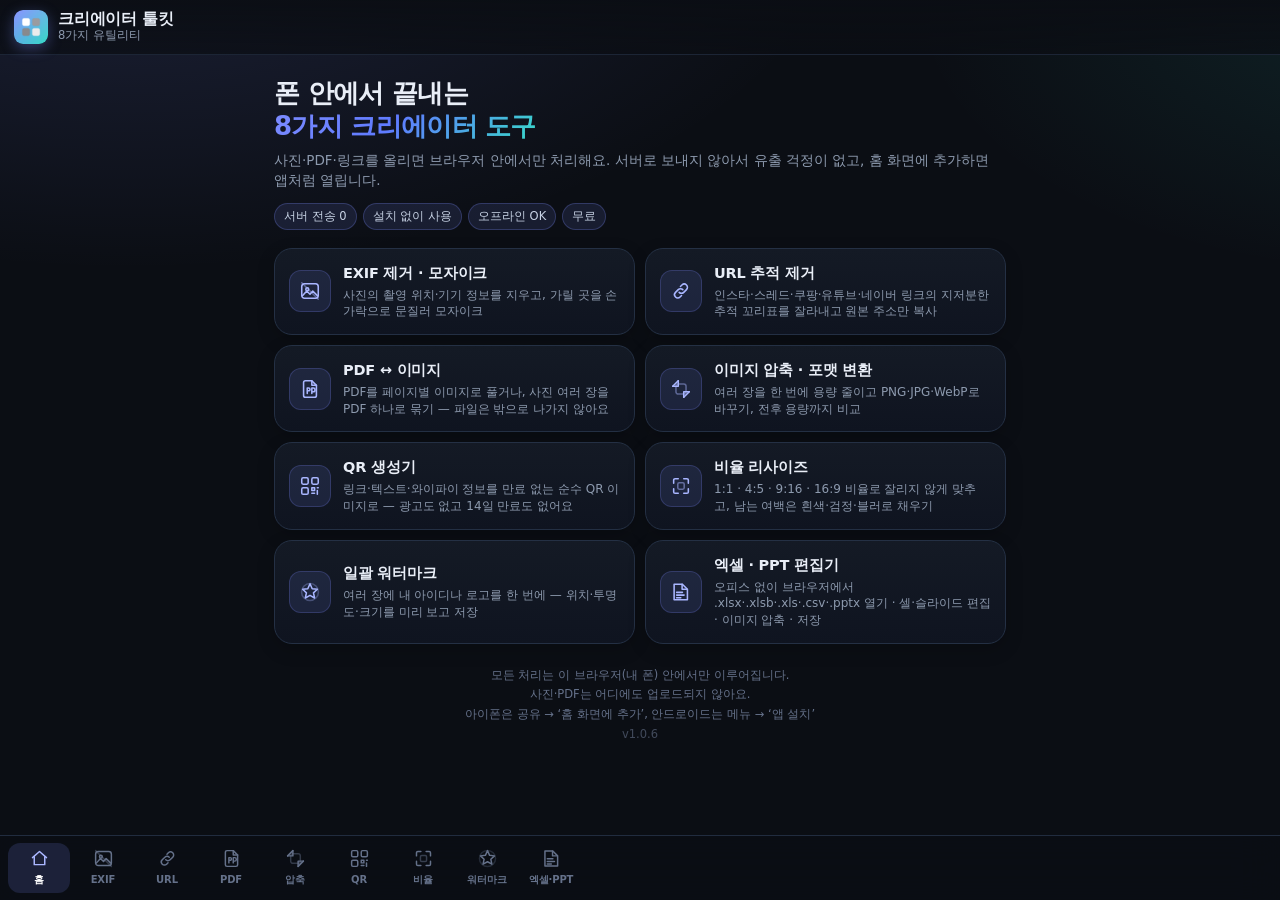
==== commit be9b531c: "오피스 에디터 추가 — 엑셀(xlsx·xlsb·xls·csv)·PPT(pptx) 브라우저 편집·이미지 압축 (office.html)" ====
--- a/index.html
+++ b/index.html
@@ -3,8 +3,8 @@
 <head>
 <meta charset="utf-8">
 <meta name="viewport" content="width=device-width,initial-scale=1,viewport-fit=cover">
-<title>크리에이터 툴킷 — 7가지 유틸리티</title>
-<meta name="description" content="사진 올리기 전에 쓰는 7가지 도구. EXIF 제거·모자이크, URL 추적 제거, PDF↔이미지, 이미지 압축, QR 생성, 비율 리사이즈, 일괄 워터마크. 모든 처리는 내 폰 안에서만.">
+<title>크리에이터 툴킷 — 8가지 유틸리티</title>
+<meta name="description" content="사진·문서 작업을 한 곳에서. EXIF 제거·모자이크, URL 추적 제거, PDF↔이미지, 이미지 압축, QR 생성, 비율 리사이즈, 일괄 워터마크, 엑셀·PPT 편집. 모든 처리는 내 브라우저 안에서만.">
 <meta name="theme-color" content="#0b0e14">
 <meta name="color-scheme" content="dark">
 <meta name="mobile-web-app-capable" content="yes">
@@ -14,13 +14,13 @@
 <link rel="manifest" href="manifest.json">
 <link rel="icon" href="icons/icon-192.png" sizes="192x192">
 <link rel="apple-touch-icon" href="icons/icon-180.png">
-<link rel="stylesheet" href="css/app.css?v=1.0.6">
+<link rel="stylesheet" href="css/app.css?v=1.0.7">
 </head>
 <body>
 <header class="topbar">
   <a class="brand" href="#/home" aria-label="홈">
     <img class="brand-mark" src="icons/icon-192.png" alt="">
-    <span class="brand-text"><b>크리에이터 툴킷</b><i id="toolTitle">7가지 유틸리티</i></span>
+    <span class="brand-text"><b>크리에이터 툴킷</b><i id="toolTitle">8가지 유틸리티</i></span>
   </a>
   <div class="top-actions">
     <button class="icon-btn" id="installBtn" hidden>앱 설치</button>
@@ -36,7 +36,7 @@
 <script src="lib/pdf.min.js"></script>
 <script src="lib/jspdf.umd.min.js"></script>
 <script src="lib/qrcode.js"></script>
-<script src="js/app.js?v=1.0.6"></script>
+<script src="js/app.js?v=1.0.7"></script>
 <script src="js/tools/exif.js?v=1.0.6"></script>
 <script src="js/tools/url.js?v=1.0.6"></script>
 <script src="js/tools/pdf-image.js?v=1.0.6"></script>
@@ -44,6 +44,7 @@
 <script src="js/tools/qr.js?v=1.0.6"></script>
 <script src="js/tools/resize.js?v=1.0.6"></script>
 <script src="js/tools/watermark.js?v=1.0.6"></script>
-<script src="js/boot.js?v=1.0.6"></script>
+<script src="js/tools/office.js?v=1.0.7"></script>
+<script src="js/boot.js?v=1.0.7"></script>
 </body>
 </html>
